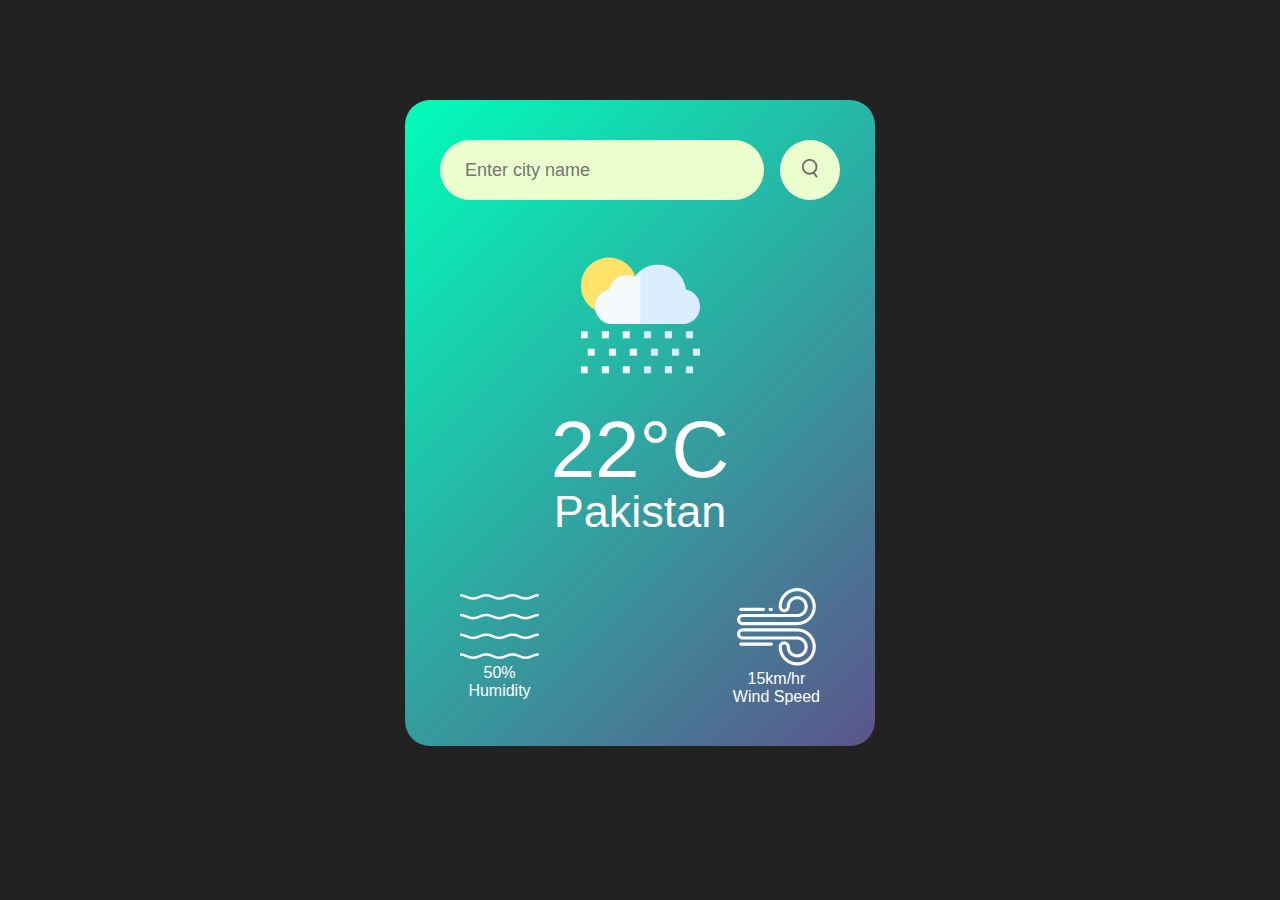
==== weather-app/index.html @ 490d392b "start of the project" ====
<!DOCTYPE html>
<html lang ="en">

<head>
    <meta charset="UTF-8">
    <meta name="viewport" content="width=device-width, initial-scale=1.0">
    <title>Weather App</title>
    <link rel="stylesheet" href="style.css">
</head>
<body>

    <div class="card">
        <div class="search">
            <input type="text" placeholder="Enter city name" spellcheck="false">
            <button><img src="assets/images/search.png"></button>
        </div>

        <div class="weather">
            <img src="assets/images/rain.png" class="weather-icon">
            <h1 class="temp">22°C</h1>
            <h2 class="city">Pakistan</h2>
            <div class="details">
                <div class="col">
                    <img src="assets/images/humidity.png">
                    <div>
                        <p class="humidity">50%</p>
                        <p>Humidity</p>
                    </div>
                </div>
                <div class="col">
                    <img src="assets/images/wind.png">
                    <div>
                        <p class="wind">15km/hr</p>
                        <p>Wind Speed</p>
                    </div>
                </div>
            </div>
        </div>

    </div>



</body>
<script src="script.js"></script>

</html>
---- weather-app/style.css ----
*{
    margin: 0;
    padding: 0;
    font-family: 'poppins', sans-serif;
    box-sizing: border-box;
}

body{
    background-color: #222;
}

.card{
    width: 90%;
    max-width: 470px;
    background: linear-gradient(135deg, #00feba, #5b548a);
    color: #fff;
    margin: 100px auto 0;
    border-radius: 25px;
    padding: 40px 35px;
    text-align: center;
}

.search{
    width: 100%;
    display: flex;
    justify-content: space-between;
    align-items: center;
}

.search input{
    border: 0;
    outline: 0;
    background: #ebffce;
    color: #555;
    padding: 10px 25px;
    height: 60px;
    border-radius: 30px;
    flex: 1;
    margin-right: 16px;
    font-size: 18px;
}

.search button{
    border: 0;
    outline: 0;
    background: #ebffce;
    border-radius: 50%;
    width: 60px;
    height: 60px;
    cursor: pointer;

}

.search button img{
    width: 16px;
}

.weather-icon{
    width: 170px;
    margin-top: 30px;
}

.weather h1{
    font-size: 80px;
    font-weight: 500;
}

.weather h2{
    font-size: 45px;
    font-weight: 400;
    margin-top: -10px;
}

.details{
    display: flex;
    align-items: center;
    justify-content: space-between;
    padding: 0 20px;
    margin-top: 50px;
}
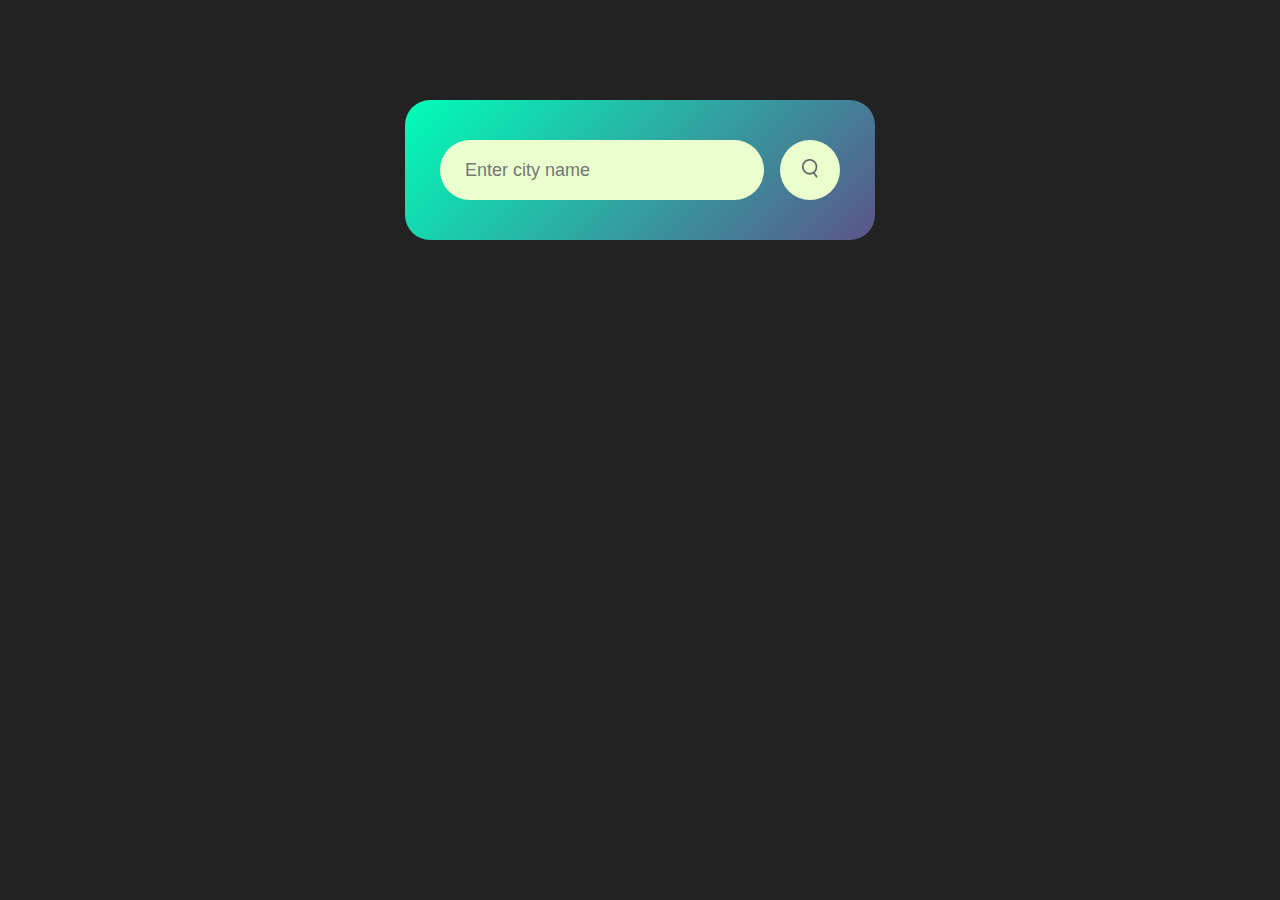
==== commit d777a10d: "project complete" ====
--- a/weather-app/index.html
+++ b/weather-app/index.html
@@ -13,6 +13,9 @@
         <div class="search">
             <input type="text" placeholder="Enter city name" spellcheck="false">
             <button><img src="assets/images/search.png"></button>
+        </div>
+        <div class="error">
+            <p>Wrong city name</p>
         </div>
 
         <div class="weather">
--- a/weather-app/style.css
+++ b/weather-app/style.css
@@ -55,6 +55,14 @@
     width: 16px;
 }
 
+.error{
+    text-align: left;
+    margin-left: 10px;
+    margin-top: 10px;
+    font-size: 14px;
+    display: none;
+}
+
 .weather-icon{
     width: 170px;
     margin-top: 30px;
@@ -77,4 +85,23 @@
     justify-content: space-between;
     padding: 0 20px;
     margin-top: 50px;
+}
+
+.col{
+    display: flex;
+    align-items: center;
+    text-align: left;
+}
+
+.col img{
+    width: 40px;
+    margin-right: 10px;
+}
+
+.humidity, .wind{
+    font-size: 28px;
+    margin-top: -6px;
+}
+.weather{
+    display: none;
 }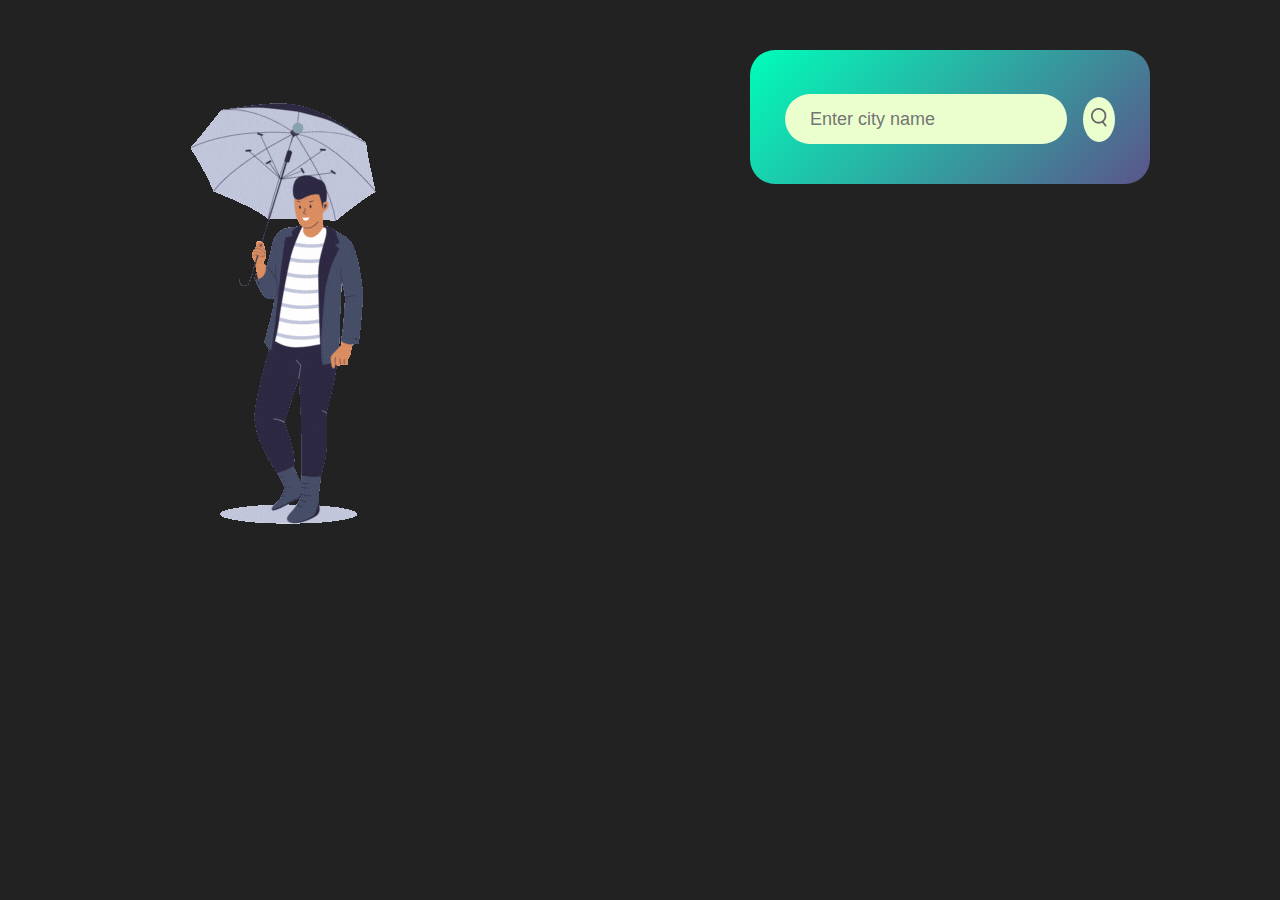
==== commit f7c8d593: "image added to the left side" ====
--- a/weather-app/index.html
+++ b/weather-app/index.html
@@ -8,6 +8,10 @@
     <link rel="stylesheet" href="style.css">
 </head>
 <body>
+
+    <div class="image">
+        <img src="assets/images/img-1.gif">
+    </div>
 
     <div class="card">
         <div class="search">
--- a/weather-app/style.css
+++ b/weather-app/style.css
@@ -9,15 +9,23 @@
     background-color: #222;
 }
 
+.image{
+    float: left;
+    margin-right: 20px;
+}
+
 .card{
-    width: 90%;
-    max-width: 470px;
+
+    width: 80%;
+    max-width: 400px;
+    max-height: 500px;
     background: linear-gradient(135deg, #00feba, #5b548a);
     color: #fff;
-    margin: 100px auto 0;
+    margin: 50px 0 50px 750px;
     border-radius: 25px;
     padding: 40px 35px;
     text-align: center;
+    
 }
 
 .search{
@@ -25,15 +33,18 @@
     display: flex;
     justify-content: space-between;
     align-items: center;
+    margin-top: 2px;
+    padding-top: 2px;
 }
 
 .search input{
+    
     border: 0;
     outline: 0;
     background: #ebffce;
     color: #555;
-    padding: 10px 25px;
-    height: 60px;
+    padding: 5px 25px;
+    height: 50px;
     border-radius: 30px;
     flex: 1;
     margin-right: 16px;
@@ -45,8 +56,8 @@
     outline: 0;
     background: #ebffce;
     border-radius: 50%;
-    width: 60px;
-    height: 60px;
+    width: 45px;
+    height: 45px;
     cursor: pointer;
 
 }
@@ -64,8 +75,8 @@
 }
 
 .weather-icon{
-    width: 170px;
-    margin-top: 30px;
+    width: 160px;
+    margin-top: 5px;
 }
 
 .weather h1{
@@ -83,8 +94,8 @@
     display: flex;
     align-items: center;
     justify-content: space-between;
-    padding: 0 20px;
-    margin-top: 50px;
+    padding: 0 5px;
+    margin-top: 35px;
 }
 
 .col{
